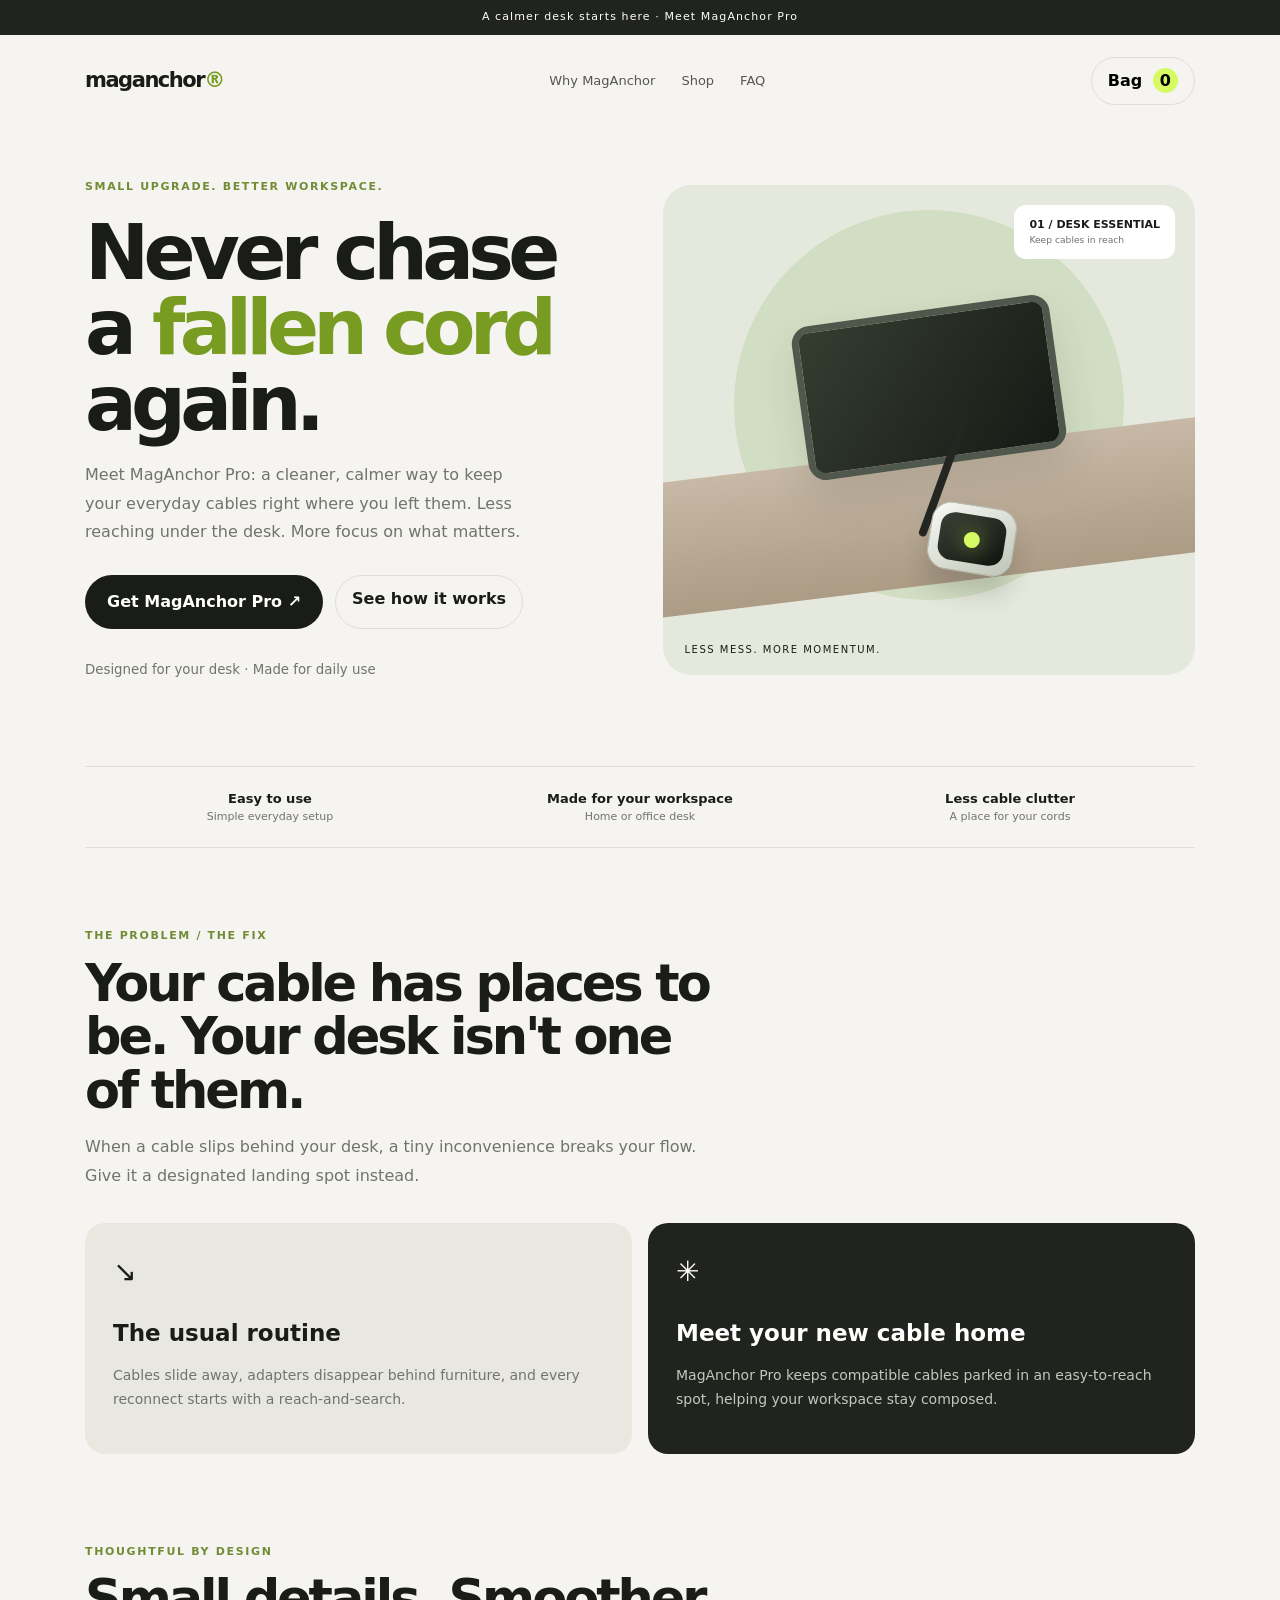
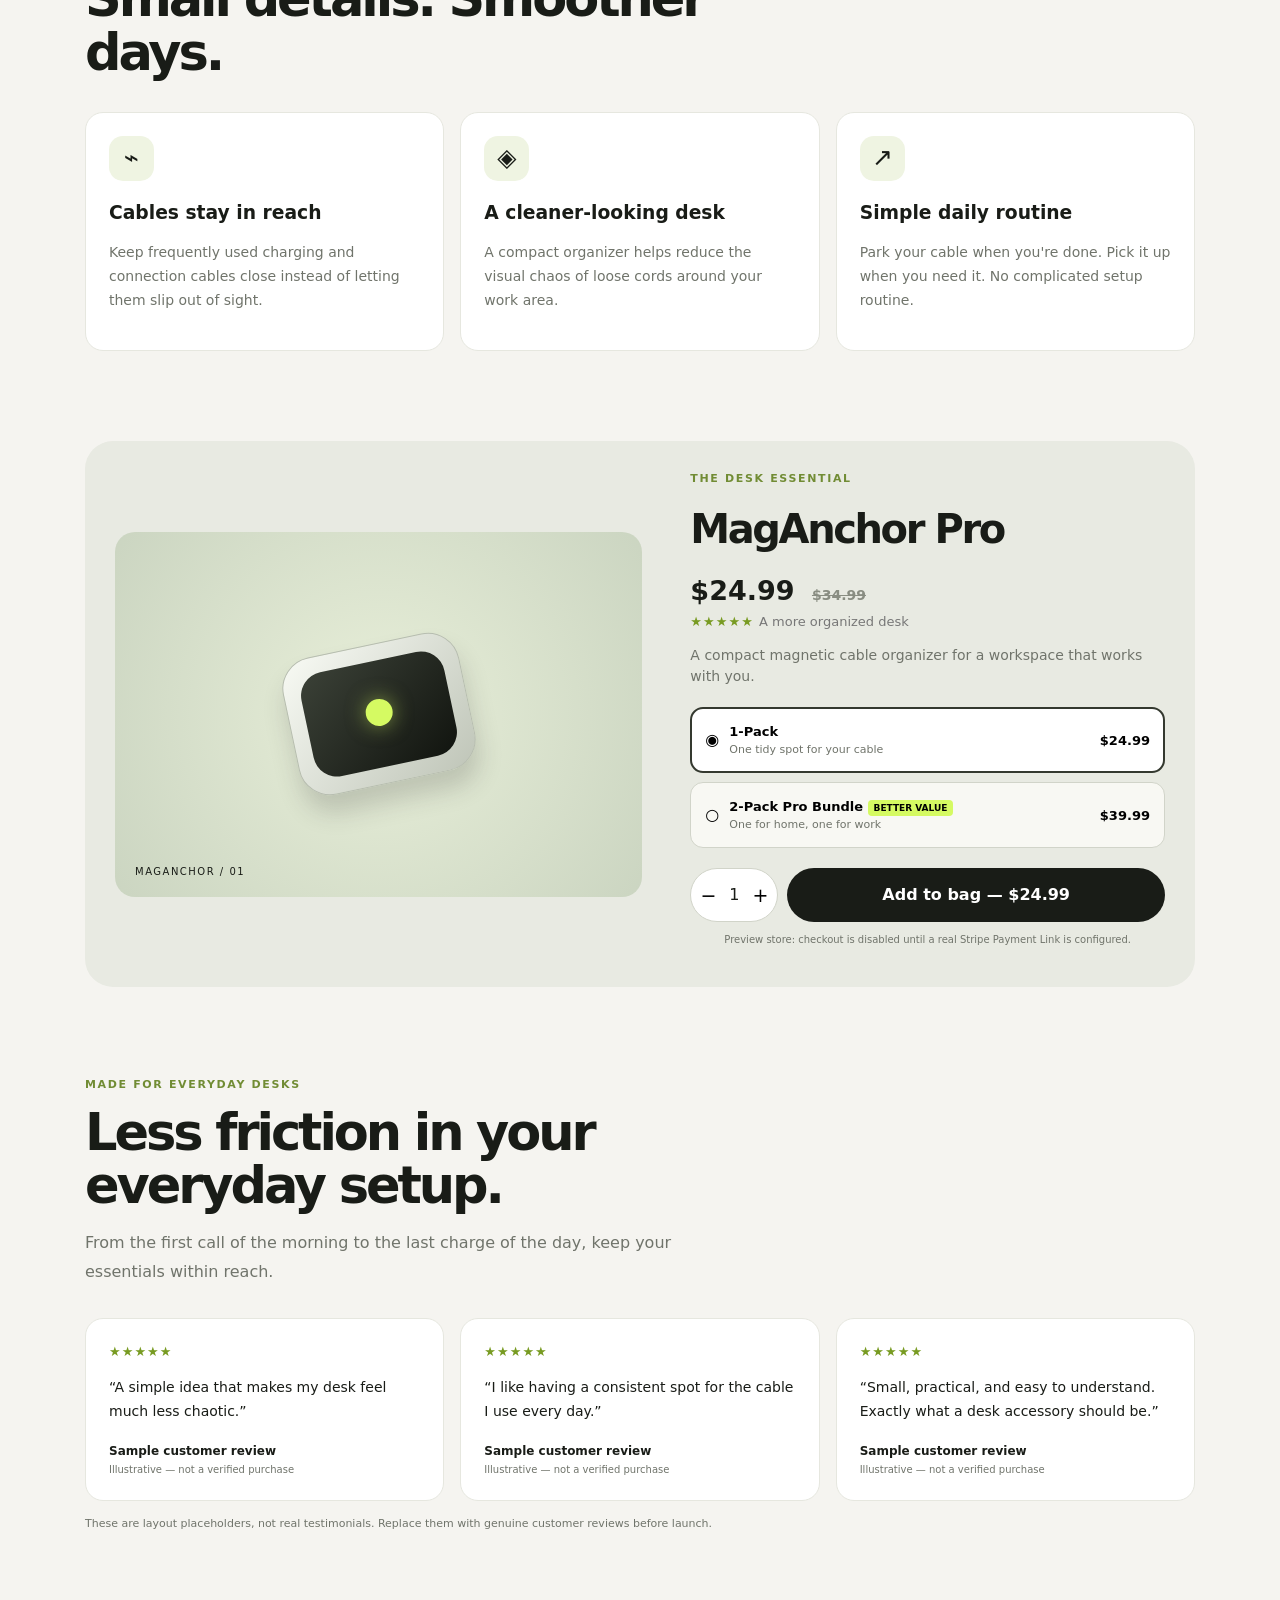
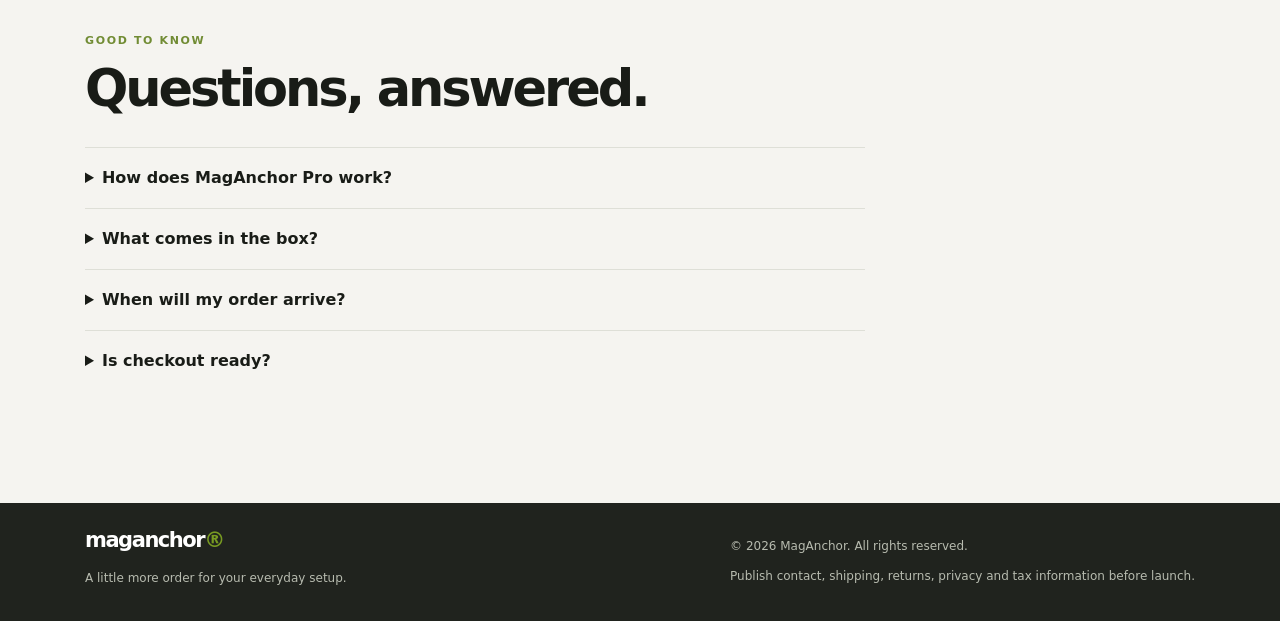
==== index.html @ 5c32f5c5 "Build responsive MagAnchor Pro storefront" ====
<!doctype html><html lang="en"><head><meta charset="utf-8"><meta name="viewport" content="width=device-width,initial-scale=1"><meta name="description" content="Keep your desk cables where you need them with MagAnchor Pro."><title>MagAnchor Pro — Cables, Under Control</title><style>
:root{--bg:#f5f4f0;--ink:#191c17;--muted:#70746b;--line:#dedfd7;--lime:#d5fa62;--dark:#20231e}*{box-sizing:border-box}html{scroll-behavior:smooth}body{margin:0;background:var(--bg);color:var(--ink);font:16px/1.5 Inter,system-ui,sans-serif}button,a{font:inherit}a{color:inherit;text-decoration:none}button{cursor:pointer}.announcement{background:var(--dark);color:white;text-align:center;padding:9px;font-size:11px;letter-spacing:.1em}.nav,.wrap,.footin{max-width:1160px;margin:auto;padding:22px 25px}.nav{display:flex;justify-content:space-between;align-items:center}.brand{font-size:21px;font-weight:900;letter-spacing:-.07em}.brand span,.green{color:#789b22}.links{display:flex;gap:26px;font-size:13px;color:#555}.cartbtn,.secondary{background:transparent;border:1px solid var(--line);border-radius:30px;padding:11px 16px;font-weight:700}.count{background:var(--lime);border-radius:50%;padding:3px 7px;margin-left:5px}.hero{display:grid;grid-template-columns:1fr 1fr;gap:45px;align-items:center;padding-top:30px;padding-bottom:85px}.eyebrow{text-transform:uppercase;font-size:11px;letter-spacing:.15em;font-weight:850;color:#718c34}.hero h1{font-size:clamp(46px,6vw,78px);line-height:.98;letter-spacing:-.075em;margin:20px 0}.hero h1 em{font-style:normal;color:#789b22}.lead{max-width:450px;color:var(--muted);line-height:1.8}.actions{display:flex;gap:12px;flex-wrap:wrap;margin:28px 0}.primary{border:0;border-radius:30px;background:var(--ink);color:white;padding:15px 22px;font-weight:800}.primary:hover{background:#40453a}.visual{height:490px;border-radius:28px;background:#e5e9dd;position:relative;overflow:hidden;display:grid;place-items:center}.orb{position:absolute;width:390px;height:390px;background:#d2dec3;border-radius:50%;top:25px}.monitor{position:absolute;z-index:1;top:125px;width:260px;height:155px;border:7px solid #50574c;border-radius:18px;background:linear-gradient(130deg,#353d31,#161a15);transform:rotate(-8deg);box-shadow:0 20px 40px #3332}.desk{position:absolute;bottom:90px;left:-10%;right:-10%;height:135px;background:linear-gradient(#c7b9a6,#ac9b85);transform:skewY(-7deg)}.cable{position:absolute;z-index:2;top:230px;left:52%;height:125px;width:8px;border-radius:10px;background:#242622;transform:rotate(20deg)}.anchor{position:absolute;z-index:3;width:86px;height:68px;left:50%;top:320px;border-radius:20px;background:linear-gradient(140deg,#f8faf4,#bfc5b8);border:1px solid #b7bdb0;box-shadow:0 18px 24px #3333;transform:rotate(9deg)}.anchor:before{content:"";position:absolute;inset:9px;border-radius:14px;background:linear-gradient(140deg,#3b4137,#11140f)}.anchor:after{content:"";position:absolute;width:16px;height:16px;top:26px;left:34px;border-radius:50%;background:var(--lime);box-shadow:0 0 20px #d5fa6280}.tag{position:absolute;z-index:4;right:20px;top:20px;background:#fff;padding:12px 15px;border-radius:12px;font-size:11px;font-weight:800}.tag small{display:block;color:var(--muted);font-weight:500}.caption{position:absolute;bottom:18px;left:22px;font-size:10px;letter-spacing:.15em;z-index:4}.trust{display:grid;grid-template-columns:repeat(3,1fr);text-align:center;padding:22px 0;margin-bottom:80px;border-block:1px solid var(--line)}.trust strong,.trust span{display:block}.trust strong{font-size:13px}.trust span{font-size:11px;color:var(--muted)}section{padding-bottom:90px}.head{max-width:640px;margin-bottom:32px}.head h2{font-size:clamp(32px,4vw,51px);letter-spacing:-.06em;line-height:1.05;margin:12px 0}.head p{color:var(--muted);line-height:1.8}.compare,.features,.reviews{display:grid;grid-template-columns:repeat(2,1fr);gap:16px}.compare article{padding:28px;border-radius:20px;background:#e8e8e1;min-height:220px}.compare .good{background:var(--dark);color:white}.compare h3{font-size:23px;margin-bottom:5px}.compare p,.feature p{color:var(--muted);font-size:14px;line-height:1.7}.compare .good p{color:#c4c8bc}.features,.reviews{grid-template-columns:repeat(3,1fr)}.feature,.review{background:#fff;border:1px solid #e6e7df;border-radius:18px;padding:23px}.ico{font-size:25px;background:#eff4e2;width:45px;height:45px;border-radius:14px;display:grid;place-items:center}.feature h3{margin-bottom:0}.buygrid{display:grid;grid-template-columns:1fr .9fr;gap:48px;align-items:center;padding:30px;border-radius:28px;background:#e8eae2}.productart{height:365px;border-radius:20px;background:radial-gradient(circle,#e8efd9,#cbd5c1);display:grid;place-items:center;position:relative;overflow:hidden}.productart .anchor{position:relative;top:auto;left:auto;width:180px;height:140px;border-radius:32px;transform:rotate(-12deg)}.productart .anchor:before{inset:16px;border-radius:24px}.productart .anchor:after{width:27px;height:27px;top:54px;left:76px}.productart:after{content:"MAGANCHOR / 01";position:absolute;bottom:18px;left:20px;font-size:10px;letter-spacing:.15em}.buybox h2{font-size:40px;letter-spacing:-.06em;margin:12px 0}.price{font-size:27px;font-weight:850}.old{font-size:14px;text-decoration:line-through;color:#898d82;margin-left:8px}.stars{color:#789b22;letter-spacing:.08em;font-size:13px}.buybox>p{color:var(--muted);font-size:14px}.options{display:grid;gap:9px;margin:20px 0}.option{display:flex;align-items:center;gap:10px;width:100%;text-align:left;background:#f8f8f3;border:1px solid #d1d4c9;border-radius:13px;padding:14px}.option.selected{border:2px solid #34392f;padding:13px;background:white}.option .opmain{flex:1}.opmain strong,.opmain small{display:block}.opmain strong{font-size:13px}.opmain small{font-size:11px;color:var(--muted)}.opprice{font-weight:800;font-size:13px}.pill{font-size:9px;background:var(--lime);padding:3px 6px;border-radius:4px}.controls{display:flex;gap:9px}.qty{display:flex;align-items:center;border:1px solid #d1d4c9;border-radius:30px;background:white}.qty button{border:0;background:transparent;width:34px;font-size:19px}.qty span{min-width:18px;text-align:center}.controls .primary{flex:1}.note{text-align:center;font-size:10px!important}.review p{font-size:14px;line-height:1.7}.review strong{font-size:12px}.review small{display:block;font-size:10px;color:var(--muted)}.review-note{font-size:11px;color:var(--muted);margin-top:15px}.faq{max-width:780px}.faq details{padding:18px 0;border-top:1px solid var(--line)}.faq summary{font-weight:750;cursor:pointer}.faq details p{color:var(--muted);font-size:14px;max-width:650px}.footer{background:var(--dark);color:white}.footin{display:flex;justify-content:space-between;gap:20px;flex-wrap:wrap}.footin p{color:#b7bbaf;font-size:12px}.overlay{position:fixed;inset:0;background:#10120e80;z-index:20;opacity:0;pointer-events:none;transition:.25s}.overlay.open{opacity:1;pointer-events:auto}.drawer{position:fixed;z-index:21;right:0;top:0;bottom:0;width:min(430px,100%);background:var(--bg);padding:24px;transform:translateX(102%);transition:.28s;display:flex;flex-direction:column}.drawer.open{transform:none}.dhead{display:flex;justify-content:space-between;align-items:center;border-bottom:1px solid var(--line);padding-bottom:15px}.dhead h2{margin:0}.close{border:1px solid var(--line);background:none;border-radius:50%;width:36px;height:36px;font-size:20px}.items{overflow:auto;flex:1}.item{display:grid;grid-template-columns:60px 1fr auto;gap:12px;padding:16px 0;border-bottom:1px solid var(--line)}.mini{display:grid;place-items:center;background:#e0e8d4;border-radius:12px;font-size:24px}.item h3{font-size:12px;margin:0}.item p{font-size:11px;color:var(--muted);margin:5px 0}.item strong{font-size:12px}.itemactions{display:flex;align-items:center;gap:6px}.itemactions button{border:1px solid var(--line);background:white;border-radius:7px;width:25px;height:25px}.itemactions .remove{width:auto;border:0;background:none;text-decoration:underline;font-size:10px}.total{border-top:1px solid var(--line);padding-top:18px}.subtotal{display:flex;justify-content:space-between;font-weight:850}.total p{font-size:11px;color:var(--muted)}.checkout{width:100%;margin-top:10px}.empty{text-align:center;margin:auto;color:var(--muted)}.toast{position:fixed;bottom:20px;left:50%;transform:translate(-50%,20px);background:var(--dark);color:white;padding:12px 18px;border-radius:30px;z-index:30;opacity:0;pointer-events:none;transition:.2s;font-size:12px}.toast.show{opacity:1;transform:translate(-50%,0)}.mobilebuy{display:none}
@media(max-width:760px){.nav,.wrap,.footin{padding-left:18px;padding-right:18px}.links{display:none}.hero{grid-template-columns:1fr;gap:25px;padding-bottom:50px}.hero h1{font-size:clamp(48px,13vw,70px)}.visual{height:390px}.orb{width:320px;height:320px}.monitor{width:225px;height:130px;top:100px}.cable{top:200px}.anchor{top:275px}.trust{margin-bottom:60px}.trust strong{font-size:11px}.trust span{font-size:9px}.compare,.buygrid{grid-template-columns:1fr}.features,.reviews{grid-template-columns:1fr}.buygrid{padding:15px;gap:25px}.productart{height:280px}.buybox{padding:0 4px 12px}.buybox h2{font-size:35px}section{padding-bottom:65px}.mobilebuy{position:fixed;display:flex;bottom:0;left:0;right:0;z-index:10;justify-content:space-between;align-items:center;padding:9px 15px;background:#f5f4f0ed;border-top:1px solid var(--line);backdrop-filter:blur(10px)}.mobilebuy strong,.mobilebuy small{display:block}.mobilebuy strong{font-size:13px}.mobilebuy small{font-size:10px;color:var(--muted)}.mobilebuy .primary{font-size:12px;padding:12px 16px}}
</style></head><body><div class="announcement">A calmer desk starts here · Meet MagAnchor Pro</div><header class="nav"><a class="brand" href="#">maganchor<span>®</span></a><nav class="links"><a href="#benefits">Why MagAnchor</a><a href="#product">Shop</a><a href="#faq">FAQ</a></nav><button class="cartbtn" id="open">Bag <span class="count" id="count">0</span></button></header><main class="wrap">
<section class="hero"><div><div class="eyebrow">Small upgrade. Better workspace.</div><h1>Never chase a <em>fallen cord</em> again.</h1><p class="lead">Meet MagAnchor Pro: a cleaner, calmer way to keep your everyday cables right where you left them. Less reaching under the desk. More focus on what matters.</p><div class="actions"><a class="primary" href="#product">Get MagAnchor Pro ↗</a><a class="secondary" href="#benefits">See how it works</a></div><small style="color:var(--muted)">Designed for your desk · Made for daily use</small></div><div class="visual" role="img" aria-label="Stylized illustration of a magnetic cable organizer on a desk"><div class="orb"></div><div class="tag">01 / DESK ESSENTIAL<small>Keep cables in reach</small></div><div class="monitor"></div><div class="desk"></div><div class="cable"></div><div class="anchor"></div><div class="caption">LESS MESS. MORE MOMENTUM.</div></div></section>
<div class="trust"><div><strong>Easy to use</strong><span>Simple everyday setup</span></div><div><strong>Made for your workspace</strong><span>Home or office desk</span></div><div><strong>Less cable clutter</strong><span>A place for your cords</span></div></div>
<section id="benefits"><div class="head"><div class="eyebrow">The problem / the fix</div><h2>Your cable has places to be. Your desk isn't one of them.</h2><p>When a cable slips behind your desk, a tiny inconvenience breaks your flow. Give it a designated landing spot instead.</p></div><div class="compare"><article><div style="font-size:28px">↘</div><h3>The usual routine</h3><p>Cables slide away, adapters disappear behind furniture, and every reconnect starts with a reach-and-search.</p></article><article class="good"><div style="font-size:28px">✳</div><h3>Meet your new cable home</h3><p>MagAnchor Pro keeps compatible cables parked in an easy-to-reach spot, helping your workspace stay composed.</p></article></div></section>
<section><div class="head"><div class="eyebrow">Thoughtful by design</div><h2>Small details. Smoother days.</h2></div><div class="features"><article class="feature"><div class="ico">⌁</div><h3>Cables stay in reach</h3><p>Keep frequently used charging and connection cables close instead of letting them slip out of sight.</p></article><article class="feature"><div class="ico">◈</div><h3>A cleaner-looking desk</h3><p>A compact organizer helps reduce the visual chaos of loose cords around your work area.</p></article><article class="feature"><div class="ico">↗</div><h3>Simple daily routine</h3><p>Park your cable when you're done. Pick it up when you need it. No complicated setup routine.</p></article></div></section>
<section id="product"><div class="buygrid"><div class="productart" role="img" aria-label="Stylized MagAnchor Pro product illustration"><div class="anchor"></div></div><div class="buybox"><div class="eyebrow">The desk essential</div><h2>MagAnchor Pro</h2><div class="price" id="price">$24.99 <span class="old">$34.99</span></div><div class="stars">★★★★★ <span style="color:#777;letter-spacing:0">A more organized desk</span></div><p>A compact magnetic cable organizer for a workspace that works with you.</p><div class="options" role="group" aria-label="Choose bundle"><button class="option selected" data-pack="1" aria-pressed="true"><span>◉</span><span class="opmain"><strong>1-Pack</strong><small>One tidy spot for your cable</small></span><span class="opprice">$24.99</span></button><button class="option" data-pack="2" aria-pressed="false"><span>○</span><span class="opmain"><strong>2-Pack Pro Bundle <span class="pill">BETTER VALUE</span></strong><small>One for home, one for work</small></span><span class="opprice">$39.99</span></button></div><div class="controls"><div class="qty"><button id="minus" aria-label="Decrease quantity">−</button><span id="qty">1</span><button id="plus" aria-label="Increase quantity">+</button></div><button class="primary" id="add">Add to bag — $24.99</button></div><p class="note">Preview store: checkout is disabled until a real Stripe Payment Link is configured.</p></div></div></section>
<section><div class="head"><div class="eyebrow">Made for everyday desks</div><h2>Less friction in your everyday setup.</h2><p>From the first call of the morning to the last charge of the day, keep your essentials within reach.</p></div><div class="reviews"><article class="review"><div class="stars">★★★★★</div><p>“A simple idea that makes my desk feel much less chaotic.”</p><strong>Sample customer review</strong><small>Illustrative — not a verified purchase</small></article><article class="review"><div class="stars">★★★★★</div><p>“I like having a consistent spot for the cable I use every day.”</p><strong>Sample customer review</strong><small>Illustrative — not a verified purchase</small></article><article class="review"><div class="stars">★★★★★</div><p>“Small, practical, and easy to understand. Exactly what a desk accessory should be.”</p><strong>Sample customer review</strong><small>Illustrative — not a verified purchase</small></article></div><p class="review-note">These are layout placeholders, not real testimonials. Replace them with genuine customer reviews before launch.</p></section>
<section id="faq"><div class="head"><div class="eyebrow">Good to know</div><h2>Questions, answered.</h2></div><div class="faq"><details><summary>How does MagAnchor Pro work?</summary><p>It is designed to keep compatible cables parked at a convenient spot on your desk. Confirm exact magnetic compatibility and specifications with your supplier.</p></details><details><summary>What comes in the box?</summary><p>Confirm package contents against the chosen supplier listing before launch. The bundle selector changes the number of packs in your bag.</p></details><details><summary>When will my order arrive?</summary><p>Delivery timing depends on fulfillment route and destination. Publish a clear estimate once supplier shipping options are confirmed.</p></details><details><summary>Is checkout ready?</summary><p>Not yet. The local shopping bag works, but payments are disabled until a real Stripe Payment Link is configured. Do not submit payment information on this preview.</p></details></div></section></main><footer class="footer"><div class="footin"><div><a class="brand" href="#">maganchor<span>®</span></a><p>A little more order for your everyday setup.</p></div><div><p>© <span id="year"></span> MagAnchor. All rights reserved.</p><p>Publish contact, shipping, returns, privacy and tax information before launch.</p></div></div></footer><div class="mobilebuy"><div><strong>$24.99</strong><small>MagAnchor Pro · 1-Pack</small></div><button class="primary" id="mobileadd">Add to bag ↗</button></div>
<div class="overlay" id="overlay"></div><aside class="drawer" id="drawer" aria-label="Shopping bag" aria-hidden="true"><div class="dhead"><h2>Your bag <span id="dcount">(0)</span></h2><button class="close" id="close" aria-label="Close bag">×</button></div><div class="items" id="items"></div><div class="total"><div class="subtotal"><span>Subtotal</span><span id="subtotal">$0.00</span></div><p>Shipping and taxes are confirmed at checkout. Checkout is disabled in preview mode.</p><button class="primary checkout" id="checkout">Proceed to secure checkout ↗</button><button class="secondary" id="continue" style="width:100%;margin-top:9px">Continue shopping</button></div></aside><div class="toast" id="toast" role="status" aria-live="polite"></div>
<script>(()=>{'use strict';const PRODUCTS={1:{name:'MagAnchor Pro · 1-Pack',price:24.99},2:{name:'MagAnchor Pro · 2-Pack Pro Bundle',price:39.99}};const CHECKOUT_URL='https://buy.stripe.com/REPLACE_WITH_YOUR_PAYMENT_LINK';let pack=1,qty=1,cart=[];const $=id=>document.getElementById(id),money=n=>'$'+n.toFixed(2);try{let s=JSON.parse(localStorage.getItem('maganchor-cart')||'[]');if(Array.isArray(s))cart=s.filter(x=>PRODUCTS[x.pack]&&Number.isInteger(x.qty)&&x.qty>0)}catch{}function save(){try{localStorage.setItem('maganchor-cart',JSON.stringify(cart))}catch{}render()}function toast(t){$('toast').textContent=t;$('toast').classList.add('show');clearTimeout(toast.timer);toast.timer=setTimeout(()=>$('toast').classList.remove('show'),2300)}function open(){ $('overlay').classList.add('open');$('drawer').classList.add('open');$('drawer').setAttribute('aria-hidden','false');document.body.style.overflow='hidden'}function close(){ $('overlay').classList.remove('open');$('drawer').classList.remove('open');$('drawer').setAttribute('aria-hidden','true');document.body.style.overflow=''}function render(){let n=cart.reduce((a,x)=>a+x.qty,0);$('count').textContent=n;$('dcount').textContent='('+n+')';$('items').innerHTML='';if(!cart.length)$('items').innerHTML='<div class="empty"><div style="font-size:40px">⌁</div><strong>Your bag is empty.</strong><p>Add MagAnchor Pro to get started.</p></div>';cart.forEach(it=>{let p=PRODUCTS[it.pack],el=document.createElement('div');el.className='item';el.innerHTML='<div class="mini">◈</div><div><h3></h3><p>'+money(p.price)+' each</p><div class="itemactions"><button data-a="minus" aria-label="Decrease quantity">−</button><span>'+it.qty+'</span><button data-a="plus" aria-label="Increase quantity">+</button><button class="remove" data-a="remove">Remove</button></div></div><strong>'+money(p.price*it.qty)+'</strong>';el.querySelector('h3').textContent=p.name;el.querySelectorAll('button').forEach(b=>b.onclick=()=>{if(b.dataset.a==='remove')cart=cart.filter(x=>x.pack!==it.pack);if(b.dataset.a==='minus'){it.qty--;if(it.qty<1)cart=cart.filter(x=>x.pack!==it.pack)}if(b.dataset.a==='plus')it.qty++;save()});$('items').appendChild(el)});$('subtotal').textContent=money(cart.reduce((a,x)=>a+PRODUCTS[x.pack].price*x.qty,0))}function update(){ $('qty').textContent=qty;$('add').textContent='Add to bag — '+money(PRODUCTS[pack].price*qty)}function choose(n){pack=n;document.querySelectorAll('.option').forEach(b=>{let yes=Number(b.dataset.pack)===n;b.classList.toggle('selected',yes);b.setAttribute('aria-pressed',String(yes));b.firstElementChild.textContent=yes?'◉':'○'});$('price').innerHTML=money(PRODUCTS[n].price)+' <span class="old">'+(n===1?'$34.99':'$49.99')+'</span>';update()}function add(){let f=cart.find(x=>x.pack===pack);if(f)f.qty+=qty;else cart.push({pack,qty});save();toast('Added to your bag');open()}document.querySelectorAll('.option').forEach(b=>b.onclick=()=>choose(Number(b.dataset.pack)));$('minus').onclick=()=>{qty=Math.max(1,qty-1);update()};$('plus').onclick=()=>{qty=Math.min(99,qty+1);update()};$('add').onclick=add;$('mobileadd').onclick=add;$('open').onclick=open;$('close').onclick=close;$('continue').onclick=close;$('overlay').onclick=close;document.addEventListener('keydown',e=>{if(e.key==='Escape')close()});$('checkout').onclick=()=>{if(!cart.length){toast('Your bag is empty');return}if(CHECKOUT_URL.includes('REPLACE_WITH_YOUR_PAYMENT_LINK')){toast('Checkout not configured. Add your Stripe Payment Link first.');return}if(!CHECKOUT_URL.startsWith('https://buy.stripe.com/')){toast('Configure a valid Stripe Payment Link.');return}location.href=CHECKOUT_URL};$('year').textContent=new Date().getFullYear();choose(1);render()})();</script></body></html>
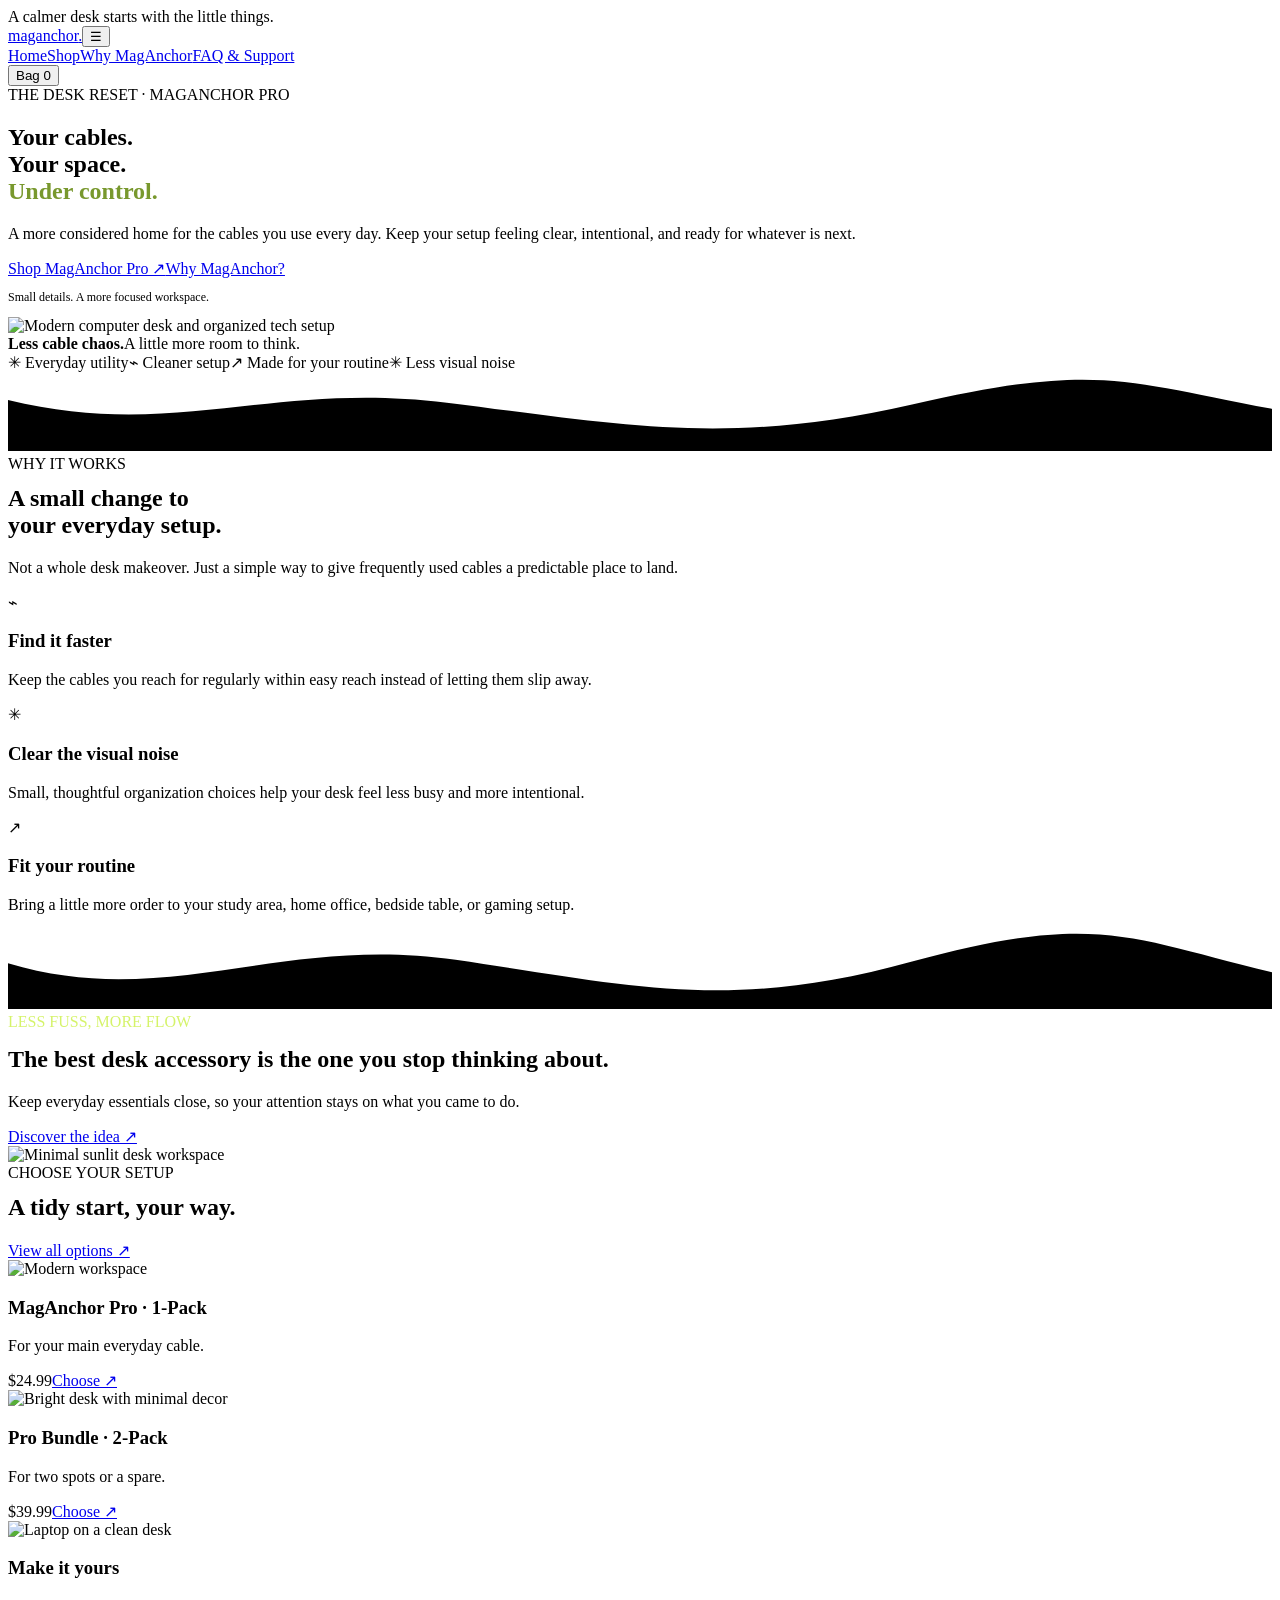
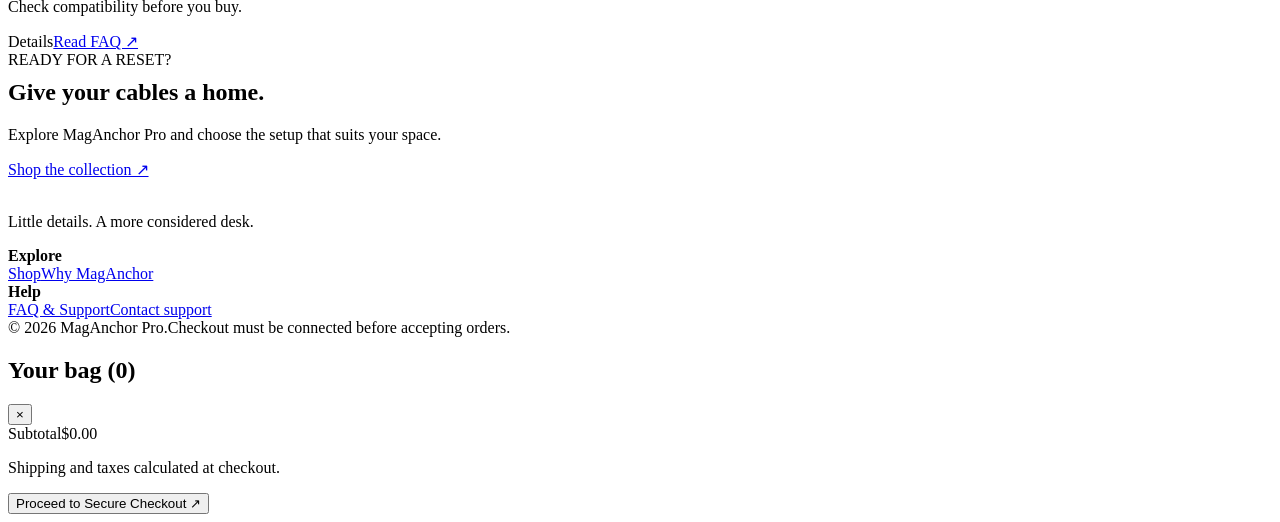
==== commit 0dfe7db5: "Restructure MagAnchor storefront into multi-page home" ====
--- a/index.html
+++ b/index.html
@@ -1,13 +1 @@
-<!doctype html><html lang="en"><head><meta charset="utf-8"><meta name="viewport" content="width=device-width,initial-scale=1"><meta name="description" content="Keep your desk cables where you need them with MagAnchor Pro."><title>MagAnchor Pro — Cables, Under Control</title><style>
-:root{--bg:#f5f4f0;--ink:#191c17;--muted:#70746b;--line:#dedfd7;--lime:#d5fa62;--dark:#20231e}*{box-sizing:border-box}html{scroll-behavior:smooth}body{margin:0;background:var(--bg);color:var(--ink);font:16px/1.5 Inter,system-ui,sans-serif}button,a{font:inherit}a{color:inherit;text-decoration:none}button{cursor:pointer}.announcement{background:var(--dark);color:white;text-align:center;padding:9px;font-size:11px;letter-spacing:.1em}.nav,.wrap,.footin{max-width:1160px;margin:auto;padding:22px 25px}.nav{display:flex;justify-content:space-between;align-items:center}.brand{font-size:21px;font-weight:900;letter-spacing:-.07em}.brand span,.green{color:#789b22}.links{display:flex;gap:26px;font-size:13px;color:#555}.cartbtn,.secondary{background:transparent;border:1px solid var(--line);border-radius:30px;padding:11px 16px;font-weight:700}.count{background:var(--lime);border-radius:50%;padding:3px 7px;margin-left:5px}.hero{display:grid;grid-template-columns:1fr 1fr;gap:45px;align-items:center;padding-top:30px;padding-bottom:85px}.eyebrow{text-transform:uppercase;font-size:11px;letter-spacing:.15em;font-weight:850;color:#718c34}.hero h1{font-size:clamp(46px,6vw,78px);line-height:.98;letter-spacing:-.075em;margin:20px 0}.hero h1 em{font-style:normal;color:#789b22}.lead{max-width:450px;color:var(--muted);line-height:1.8}.actions{display:flex;gap:12px;flex-wrap:wrap;margin:28px 0}.primary{border:0;border-radius:30px;background:var(--ink);color:white;padding:15px 22px;font-weight:800}.primary:hover{background:#40453a}.visual{height:490px;border-radius:28px;background:#e5e9dd;position:relative;overflow:hidden;display:grid;place-items:center}.orb{position:absolute;width:390px;height:390px;background:#d2dec3;border-radius:50%;top:25px}.monitor{position:absolute;z-index:1;top:125px;width:260px;height:155px;border:7px solid #50574c;border-radius:18px;background:linear-gradient(130deg,#353d31,#161a15);transform:rotate(-8deg);box-shadow:0 20px 40px #3332}.desk{position:absolute;bottom:90px;left:-10%;right:-10%;height:135px;background:linear-gradient(#c7b9a6,#ac9b85);transform:skewY(-7deg)}.cable{position:absolute;z-index:2;top:230px;left:52%;height:125px;width:8px;border-radius:10px;background:#242622;transform:rotate(20deg)}.anchor{position:absolute;z-index:3;width:86px;height:68px;left:50%;top:320px;border-radius:20px;background:linear-gradient(140deg,#f8faf4,#bfc5b8);border:1px solid #b7bdb0;box-shadow:0 18px 24px #3333;transform:rotate(9deg)}.anchor:before{content:"";position:absolute;inset:9px;border-radius:14px;background:linear-gradient(140deg,#3b4137,#11140f)}.anchor:after{content:"";position:absolute;width:16px;height:16px;top:26px;left:34px;border-radius:50%;background:var(--lime);box-shadow:0 0 20px #d5fa6280}.tag{position:absolute;z-index:4;right:20px;top:20px;background:#fff;padding:12px 15px;border-radius:12px;font-size:11px;font-weight:800}.tag small{display:block;color:var(--muted);font-weight:500}.caption{position:absolute;bottom:18px;left:22px;font-size:10px;letter-spacing:.15em;z-index:4}.trust{display:grid;grid-template-columns:repeat(3,1fr);text-align:center;padding:22px 0;margin-bottom:80px;border-block:1px solid var(--line)}.trust strong,.trust span{display:block}.trust strong{font-size:13px}.trust span{font-size:11px;color:var(--muted)}section{padding-bottom:90px}.head{max-width:640px;margin-bottom:32px}.head h2{font-size:clamp(32px,4vw,51px);letter-spacing:-.06em;line-height:1.05;margin:12px 0}.head p{color:var(--muted);line-height:1.8}.compare,.features,.reviews{display:grid;grid-template-columns:repeat(2,1fr);gap:16px}.compare article{padding:28px;border-radius:20px;background:#e8e8e1;min-height:220px}.compare .good{background:var(--dark);color:white}.compare h3{font-size:23px;margin-bottom:5px}.compare p,.feature p{color:var(--muted);font-size:14px;line-height:1.7}.compare .good p{color:#c4c8bc}.features,.reviews{grid-template-columns:repeat(3,1fr)}.feature,.review{background:#fff;border:1px solid #e6e7df;border-radius:18px;padding:23px}.ico{font-size:25px;background:#eff4e2;width:45px;height:45px;border-radius:14px;display:grid;place-items:center}.feature h3{margin-bottom:0}.buygrid{display:grid;grid-template-columns:1fr .9fr;gap:48px;align-items:center;padding:30px;border-radius:28px;background:#e8eae2}.productart{height:365px;border-radius:20px;background:radial-gradient(circle,#e8efd9,#cbd5c1);display:grid;place-items:center;position:relative;overflow:hidden}.productart .anchor{position:relative;top:auto;left:auto;width:180px;height:140px;border-radius:32px;transform:rotate(-12deg)}.productart .anchor:before{inset:16px;border-radius:24px}.productart .anchor:after{width:27px;height:27px;top:54px;left:76px}.productart:after{content:"MAGANCHOR / 01";position:absolute;bottom:18px;left:20px;font-size:10px;letter-spacing:.15em}.buybox h2{font-size:40px;letter-spacing:-.06em;margin:12px 0}.price{font-size:27px;font-weight:850}.old{font-size:14px;text-decoration:line-through;color:#898d82;margin-left:8px}.stars{color:#789b22;letter-spacing:.08em;font-size:13px}.buybox>p{color:var(--muted);font-size:14px}.options{display:grid;gap:9px;margin:20px 0}.option{display:flex;align-items:center;gap:10px;width:100%;text-align:left;background:#f8f8f3;border:1px solid #d1d4c9;border-radius:13px;padding:14px}.option.selected{border:2px solid #34392f;padding:13px;background:white}.option .opmain{flex:1}.opmain strong,.opmain small{display:block}.opmain strong{font-size:13px}.opmain small{font-size:11px;color:var(--muted)}.opprice{font-weight:800;font-size:13px}.pill{font-size:9px;background:var(--lime);padding:3px 6px;border-radius:4px}.controls{display:flex;gap:9px}.qty{display:flex;align-items:center;border:1px solid #d1d4c9;border-radius:30px;background:white}.qty button{border:0;background:transparent;width:34px;font-size:19px}.qty span{min-width:18px;text-align:center}.controls .primary{flex:1}.note{text-align:center;font-size:10px!important}.review p{font-size:14px;line-height:1.7}.review strong{font-size:12px}.review small{display:block;font-size:10px;color:var(--muted)}.review-note{font-size:11px;color:var(--muted);margin-top:15px}.faq{max-width:780px}.faq details{padding:18px 0;border-top:1px solid var(--line)}.faq summary{font-weight:750;cursor:pointer}.faq details p{color:var(--muted);font-size:14px;max-width:650px}.footer{background:var(--dark);color:white}.footin{display:flex;justify-content:space-between;gap:20px;flex-wrap:wrap}.footin p{color:#b7bbaf;font-size:12px}.overlay{position:fixed;inset:0;background:#10120e80;z-index:20;opacity:0;pointer-events:none;transition:.25s}.overlay.open{opacity:1;pointer-events:auto}.drawer{position:fixed;z-index:21;right:0;top:0;bottom:0;width:min(430px,100%);background:var(--bg);padding:24px;transform:translateX(102%);transition:.28s;display:flex;flex-direction:column}.drawer.open{transform:none}.dhead{display:flex;justify-content:space-between;align-items:center;border-bottom:1px solid var(--line);padding-bottom:15px}.dhead h2{margin:0}.close{border:1px solid var(--line);background:none;border-radius:50%;width:36px;height:36px;font-size:20px}.items{overflow:auto;flex:1}.item{display:grid;grid-template-columns:60px 1fr auto;gap:12px;padding:16px 0;border-bottom:1px solid var(--line)}.mini{display:grid;place-items:center;background:#e0e8d4;border-radius:12px;font-size:24px}.item h3{font-size:12px;margin:0}.item p{font-size:11px;color:var(--muted);margin:5px 0}.item strong{font-size:12px}.itemactions{display:flex;align-items:center;gap:6px}.itemactions button{border:1px solid var(--line);background:white;border-radius:7px;width:25px;height:25px}.itemactions .remove{width:auto;border:0;background:none;text-decoration:underline;font-size:10px}.total{border-top:1px solid var(--line);padding-top:18px}.subtotal{display:flex;justify-content:space-between;font-weight:850}.total p{font-size:11px;color:var(--muted)}.checkout{width:100%;margin-top:10px}.empty{text-align:center;margin:auto;color:var(--muted)}.toast{position:fixed;bottom:20px;left:50%;transform:translate(-50%,20px);background:var(--dark);color:white;padding:12px 18px;border-radius:30px;z-index:30;opacity:0;pointer-events:none;transition:.2s;font-size:12px}.toast.show{opacity:1;transform:translate(-50%,0)}.mobilebuy{display:none}
-@media(max-width:760px){.nav,.wrap,.footin{padding-left:18px;padding-right:18px}.links{display:none}.hero{grid-template-columns:1fr;gap:25px;padding-bottom:50px}.hero h1{font-size:clamp(48px,13vw,70px)}.visual{height:390px}.orb{width:320px;height:320px}.monitor{width:225px;height:130px;top:100px}.cable{top:200px}.anchor{top:275px}.trust{margin-bottom:60px}.trust strong{font-size:11px}.trust span{font-size:9px}.compare,.buygrid{grid-template-columns:1fr}.features,.reviews{grid-template-columns:1fr}.buygrid{padding:15px;gap:25px}.productart{height:280px}.buybox{padding:0 4px 12px}.buybox h2{font-size:35px}section{padding-bottom:65px}.mobilebuy{position:fixed;display:flex;bottom:0;left:0;right:0;z-index:10;justify-content:space-between;align-items:center;padding:9px 15px;background:#f5f4f0ed;border-top:1px solid var(--line);backdrop-filter:blur(10px)}.mobilebuy strong,.mobilebuy small{display:block}.mobilebuy strong{font-size:13px}.mobilebuy small{font-size:10px;color:var(--muted)}.mobilebuy .primary{font-size:12px;padding:12px 16px}}
-</style></head><body><div class="announcement">A calmer desk starts here · Meet MagAnchor Pro</div><header class="nav"><a class="brand" href="#">maganchor<span>®</span></a><nav class="links"><a href="#benefits">Why MagAnchor</a><a href="#product">Shop</a><a href="#faq">FAQ</a></nav><button class="cartbtn" id="open">Bag <span class="count" id="count">0</span></button></header><main class="wrap">
-<section class="hero"><div><div class="eyebrow">Small upgrade. Better workspace.</div><h1>Never chase a <em>fallen cord</em> again.</h1><p class="lead">Meet MagAnchor Pro: a cleaner, calmer way to keep your everyday cables right where you left them. Less reaching under the desk. More focus on what matters.</p><div class="actions"><a class="primary" href="#product">Get MagAnchor Pro ↗</a><a class="secondary" href="#benefits">See how it works</a></div><small style="color:var(--muted)">Designed for your desk · Made for daily use</small></div><div class="visual" role="img" aria-label="Stylized illustration of a magnetic cable organizer on a desk"><div class="orb"></div><div class="tag">01 / DESK ESSENTIAL<small>Keep cables in reach</small></div><div class="monitor"></div><div class="desk"></div><div class="cable"></div><div class="anchor"></div><div class="caption">LESS MESS. MORE MOMENTUM.</div></div></section>
-<div class="trust"><div><strong>Easy to use</strong><span>Simple everyday setup</span></div><div><strong>Made for your workspace</strong><span>Home or office desk</span></div><div><strong>Less cable clutter</strong><span>A place for your cords</span></div></div>
-<section id="benefits"><div class="head"><div class="eyebrow">The problem / the fix</div><h2>Your cable has places to be. Your desk isn't one of them.</h2><p>When a cable slips behind your desk, a tiny inconvenience breaks your flow. Give it a designated landing spot instead.</p></div><div class="compare"><article><div style="font-size:28px">↘</div><h3>The usual routine</h3><p>Cables slide away, adapters disappear behind furniture, and every reconnect starts with a reach-and-search.</p></article><article class="good"><div style="font-size:28px">✳</div><h3>Meet your new cable home</h3><p>MagAnchor Pro keeps compatible cables parked in an easy-to-reach spot, helping your workspace stay composed.</p></article></div></section>
-<section><div class="head"><div class="eyebrow">Thoughtful by design</div><h2>Small details. Smoother days.</h2></div><div class="features"><article class="feature"><div class="ico">⌁</div><h3>Cables stay in reach</h3><p>Keep frequently used charging and connection cables close instead of letting them slip out of sight.</p></article><article class="feature"><div class="ico">◈</div><h3>A cleaner-looking desk</h3><p>A compact organizer helps reduce the visual chaos of loose cords around your work area.</p></article><article class="feature"><div class="ico">↗</div><h3>Simple daily routine</h3><p>Park your cable when you're done. Pick it up when you need it. No complicated setup routine.</p></article></div></section>
-<section id="product"><div class="buygrid"><div class="productart" role="img" aria-label="Stylized MagAnchor Pro product illustration"><div class="anchor"></div></div><div class="buybox"><div class="eyebrow">The desk essential</div><h2>MagAnchor Pro</h2><div class="price" id="price">$24.99 <span class="old">$34.99</span></div><div class="stars">★★★★★ <span style="color:#777;letter-spacing:0">A more organized desk</span></div><p>A compact magnetic cable organizer for a workspace that works with you.</p><div class="options" role="group" aria-label="Choose bundle"><button class="option selected" data-pack="1" aria-pressed="true"><span>◉</span><span class="opmain"><strong>1-Pack</strong><small>One tidy spot for your cable</small></span><span class="opprice">$24.99</span></button><button class="option" data-pack="2" aria-pressed="false"><span>○</span><span class="opmain"><strong>2-Pack Pro Bundle <span class="pill">BETTER VALUE</span></strong><small>One for home, one for work</small></span><span class="opprice">$39.99</span></button></div><div class="controls"><div class="qty"><button id="minus" aria-label="Decrease quantity">−</button><span id="qty">1</span><button id="plus" aria-label="Increase quantity">+</button></div><button class="primary" id="add">Add to bag — $24.99</button></div><p class="note">Preview store: checkout is disabled until a real Stripe Payment Link is configured.</p></div></div></section>
-<section><div class="head"><div class="eyebrow">Made for everyday desks</div><h2>Less friction in your everyday setup.</h2><p>From the first call of the morning to the last charge of the day, keep your essentials within reach.</p></div><div class="reviews"><article class="review"><div class="stars">★★★★★</div><p>“A simple idea that makes my desk feel much less chaotic.”</p><strong>Sample customer review</strong><small>Illustrative — not a verified purchase</small></article><article class="review"><div class="stars">★★★★★</div><p>“I like having a consistent spot for the cable I use every day.”</p><strong>Sample customer review</strong><small>Illustrative — not a verified purchase</small></article><article class="review"><div class="stars">★★★★★</div><p>“Small, practical, and easy to understand. Exactly what a desk accessory should be.”</p><strong>Sample customer review</strong><small>Illustrative — not a verified purchase</small></article></div><p class="review-note">These are layout placeholders, not real testimonials. Replace them with genuine customer reviews before launch.</p></section>
-<section id="faq"><div class="head"><div class="eyebrow">Good to know</div><h2>Questions, answered.</h2></div><div class="faq"><details><summary>How does MagAnchor Pro work?</summary><p>It is designed to keep compatible cables parked at a convenient spot on your desk. Confirm exact magnetic compatibility and specifications with your supplier.</p></details><details><summary>What comes in the box?</summary><p>Confirm package contents against the chosen supplier listing before launch. The bundle selector changes the number of packs in your bag.</p></details><details><summary>When will my order arrive?</summary><p>Delivery timing depends on fulfillment route and destination. Publish a clear estimate once supplier shipping options are confirmed.</p></details><details><summary>Is checkout ready?</summary><p>Not yet. The local shopping bag works, but payments are disabled until a real Stripe Payment Link is configured. Do not submit payment information on this preview.</p></details></div></section></main><footer class="footer"><div class="footin"><div><a class="brand" href="#">maganchor<span>®</span></a><p>A little more order for your everyday setup.</p></div><div><p>© <span id="year"></span> MagAnchor. All rights reserved.</p><p>Publish contact, shipping, returns, privacy and tax information before launch.</p></div></div></footer><div class="mobilebuy"><div><strong>$24.99</strong><small>MagAnchor Pro · 1-Pack</small></div><button class="primary" id="mobileadd">Add to bag ↗</button></div>
-<div class="overlay" id="overlay"></div><aside class="drawer" id="drawer" aria-label="Shopping bag" aria-hidden="true"><div class="dhead"><h2>Your bag <span id="dcount">(0)</span></h2><button class="close" id="close" aria-label="Close bag">×</button></div><div class="items" id="items"></div><div class="total"><div class="subtotal"><span>Subtotal</span><span id="subtotal">$0.00</span></div><p>Shipping and taxes are confirmed at checkout. Checkout is disabled in preview mode.</p><button class="primary checkout" id="checkout">Proceed to secure checkout ↗</button><button class="secondary" id="continue" style="width:100%;margin-top:9px">Continue shopping</button></div></aside><div class="toast" id="toast" role="status" aria-live="polite"></div>
-<script>(()=>{'use strict';const PRODUCTS={1:{name:'MagAnchor Pro · 1-Pack',price:24.99},2:{name:'MagAnchor Pro · 2-Pack Pro Bundle',price:39.99}};const CHECKOUT_URL='https://buy.stripe.com/REPLACE_WITH_YOUR_PAYMENT_LINK';let pack=1,qty=1,cart=[];const $=id=>document.getElementById(id),money=n=>'$'+n.toFixed(2);try{let s=JSON.parse(localStorage.getItem('maganchor-cart')||'[]');if(Array.isArray(s))cart=s.filter(x=>PRODUCTS[x.pack]&&Number.isInteger(x.qty)&&x.qty>0)}catch{}function save(){try{localStorage.setItem('maganchor-cart',JSON.stringify(cart))}catch{}render()}function toast(t){$('toast').textContent=t;$('toast').classList.add('show');clearTimeout(toast.timer);toast.timer=setTimeout(()=>$('toast').classList.remove('show'),2300)}function open(){ $('overlay').classList.add('open');$('drawer').classList.add('open');$('drawer').setAttribute('aria-hidden','false');document.body.style.overflow='hidden'}function close(){ $('overlay').classList.remove('open');$('drawer').classList.remove('open');$('drawer').setAttribute('aria-hidden','true');document.body.style.overflow=''}function render(){let n=cart.reduce((a,x)=>a+x.qty,0);$('count').textContent=n;$('dcount').textContent='('+n+')';$('items').innerHTML='';if(!cart.length)$('items').innerHTML='<div class="empty"><div style="font-size:40px">⌁</div><strong>Your bag is empty.</strong><p>Add MagAnchor Pro to get started.</p></div>';cart.forEach(it=>{let p=PRODUCTS[it.pack],el=document.createElement('div');el.className='item';el.innerHTML='<div class="mini">◈</div><div><h3></h3><p>'+money(p.price)+' each</p><div class="itemactions"><button data-a="minus" aria-label="Decrease quantity">−</button><span>'+it.qty+'</span><button data-a="plus" aria-label="Increase quantity">+</button><button class="remove" data-a="remove">Remove</button></div></div><strong>'+money(p.price*it.qty)+'</strong>';el.querySelector('h3').textContent=p.name;el.querySelectorAll('button').forEach(b=>b.onclick=()=>{if(b.dataset.a==='remove')cart=cart.filter(x=>x.pack!==it.pack);if(b.dataset.a==='minus'){it.qty--;if(it.qty<1)cart=cart.filter(x=>x.pack!==it.pack)}if(b.dataset.a==='plus')it.qty++;save()});$('items').appendChild(el)});$('subtotal').textContent=money(cart.reduce((a,x)=>a+PRODUCTS[x.pack].price*x.qty,0))}function update(){ $('qty').textContent=qty;$('add').textContent='Add to bag — '+money(PRODUCTS[pack].price*qty)}function choose(n){pack=n;document.querySelectorAll('.option').forEach(b=>{let yes=Number(b.dataset.pack)===n;b.classList.toggle('selected',yes);b.setAttribute('aria-pressed',String(yes));b.firstElementChild.textContent=yes?'◉':'○'});$('price').innerHTML=money(PRODUCTS[n].price)+' <span class="old">'+(n===1?'$34.99':'$49.99')+'</span>';update()}function add(){let f=cart.find(x=>x.pack===pack);if(f)f.qty+=qty;else cart.push({pack,qty});save();toast('Added to your bag');open()}document.querySelectorAll('.option').forEach(b=>b.onclick=()=>choose(Number(b.dataset.pack)));$('minus').onclick=()=>{qty=Math.max(1,qty-1);update()};$('plus').onclick=()=>{qty=Math.min(99,qty+1);update()};$('add').onclick=add;$('mobileadd').onclick=add;$('open').onclick=open;$('close').onclick=close;$('continue').onclick=close;$('overlay').onclick=close;document.addEventListener('keydown',e=>{if(e.key==='Escape')close()});$('checkout').onclick=()=>{if(!cart.length){toast('Your bag is empty');return}if(CHECKOUT_URL.includes('REPLACE_WITH_YOUR_PAYMENT_LINK')){toast('Checkout not configured. Add your Stripe Payment Link first.');return}if(!CHECKOUT_URL.startsWith('https://buy.stripe.com/')){toast('Configure a valid Stripe Payment Link.');return}location.href=CHECKOUT_URL};$('year').textContent=new Date().getFullYear();choose(1);render()})();</script></body></html>+<!doctype html><html lang="en"><head><meta charset="utf-8"><meta name="viewport" content="width=device-width,initial-scale=1"><meta name="description" content="Keep everyday cables close and your desk feeling clear with MagAnchor Pro."><title>MagAnchor Pro — A Calmer Desk Starts Here</title><link rel="stylesheet" href="styles.css"><script src="app.js" defer></script></head><body><div class="announcement">A calmer desk starts with the little things.</div><header class="header"><div class="wrap nav"><a class="brand" href="index.html">maganchor<span>.</span></a><button class="menu-toggle" id="menuToggle" aria-label="Open menu" aria-expanded="false">☰</button><nav class="navlinks" id="navLinks"><a href="index.html" aria-current="page">Home</a><a href="shop.html">Shop</a><a href="why.html">Why MagAnchor</a><a href="faq.html">FAQ & Support</a></nav><button class="bag-button" data-open-cart>Bag <span class="count" data-cart-count>0</span></button></div></header><main><section class="hero"><div class="wrap hero-grid"><div class="hero-copy fade-in"><span class="eyebrow">THE DESK RESET · MAGANCHOR PRO</span><h1 class="h1">Your cables.<br>Your space.<br><span style="color:#78982d">Under control.</span></h1><p class="lead">A more considered home for the cables you use every day. Keep your setup feeling clear, intentional, and ready for whatever is next.</p><div class="actions"><a class="btn lime" href="shop.html">Shop MagAnchor Pro ↗</a><a class="text-link" href="why.html">Why MagAnchor?</a></div><p style="font-size:12px;color:var(--muted)">Small details. A more focused workspace.</p></div><div class="hero-photo fade-in"><img src="https://images.unsplash.com/photo-1498050108023-c5249f4df085?auto=format&fit=crop&w=1400&q=90" alt="Modern computer desk and organized tech setup" fetchpriority="high"><div class="photo-tag"><strong>Less cable chaos.</strong>A little more room to think.</div></div></div></section><div class="ticker"><div class="wrap ticker-row"><span>✳ Everyday utility</span><span>⌁ Cleaner setup</span><span>↗ Made for your routine</span><span>✳ Less visual noise</span></div></div><svg class="wave" viewBox="0 0 1440 90" preserveAspectRatio="none" aria-hidden="true"><path d="M0 32C190 78 300 10 500 35S820 85 1030 37 1270 10 1440 42V90H0Z"/></svg><section class="section"><div class="wrap"><div class="section-head fade-in"><div><span class="eyebrow">WHY IT WORKS</span><h2 class="h2" style="margin-top:12px">A small change to<br>your everyday setup.</h2></div><p>Not a whole desk makeover. Just a simple way to give frequently used cables a predictable place to land.</p></div><div class="feature-grid"><article class="feature-card fade-in"><div class="feature-icon">⌁</div><h3 class="h3">Find it faster</h3><p>Keep the cables you reach for regularly within easy reach instead of letting them slip away.</p></article><article class="feature-card fade-in"><div class="feature-icon">✳</div><h3 class="h3">Clear the visual noise</h3><p>Small, thoughtful organization choices help your desk feel less busy and more intentional.</p></article><article class="feature-card fade-in"><div class="feature-icon">↗</div><h3 class="h3">Fit your routine</h3><p>Bring a little more order to your study area, home office, bedside table, or gaming setup.</p></article></div></div></section><svg class="wave dark" viewBox="0 0 1440 90" preserveAspectRatio="none" aria-hidden="true"><path d="M0 38C180 92 310 5 510 34S820 94 1030 36 1280 10 1440 48V90H0Z"/></svg><section class="quote-band"><div class="wrap split"><div class="fade-in"><span class="eyebrow" style="color:#d5f36a">LESS FUSS, MORE FLOW</span><h2 class="h2" style="margin-top:15px">The best desk accessory is the one you stop thinking about.</h2><p>Keep everyday essentials close, so your attention stays on what you came to do.</p><a class="btn lime" href="why.html">Discover the idea ↗</a></div><div class="split-photo fade-in"><img src="https://images.unsplash.com/photo-1497366754035-f200968a6e72?auto=format&fit=crop&w=1100&q=90" alt="Minimal sunlit desk workspace" loading="lazy"></div></div></section><section class="section"><div class="wrap"><div class="section-head"><div><span class="eyebrow">CHOOSE YOUR SETUP</span><h2 class="h2" style="margin-top:12px">A tidy start, your way.</h2></div><a class="text-link" href="shop.html">View all options ↗</a></div><div class="product-cards"><article class="product-card fade-in"><img src="https://images.unsplash.com/photo-1498050108023-c5249f4df085?auto=format&fit=crop&w=900&q=85" alt="Modern workspace" loading="lazy"><div class="card-content"><h3>MagAnchor Pro · 1-Pack</h3><p>For your main everyday cable.</p><div class="card-price"><span>$24.99</span><a class="text-link" href="shop.html">Choose ↗</a></div></div></article><article class="product-card fade-in"><img src="https://images.unsplash.com/photo-1497366754035-f200968a6e72?auto=format&fit=crop&w=900&q=85" alt="Bright desk with minimal decor" loading="lazy"><div class="card-content"><h3>Pro Bundle · 2-Pack</h3><p>For two spots or a spare.</p><div class="card-price"><span>$39.99</span><a class="text-link" href="shop.html">Choose ↗</a></div></div></article><article class="product-card fade-in"><img src="https://images.unsplash.com/photo-1496181133206-80ce9b88a853?auto=format&fit=crop&w=900&q=85" alt="Laptop on a clean desk" loading="lazy"><div class="card-content"><h3>Make it yours</h3><p>Check compatibility before you buy.</p><div class="card-price"><span>Details</span><a class="text-link" href="faq.html">Read FAQ ↗</a></div></div></article></div></div></section><section class="section tight"><div class="wrap cta-panel"><div><span class="eyebrow">READY FOR A RESET?</span><h2 class="h2" style="margin-top:10px">Give your cables a home.</h2><p>Explore MagAnchor Pro and choose the setup that suits your space.</p></div><a class="btn" href="shop.html">Shop the collection ↗</a></div></section></main><footer class="footer"><div class="wrap"><div class="footer-grid"><div><a class="brand" href="index.html" style="color:white">maganchor<span>.</span></a><p>Little details. A more considered desk.</p></div><div><strong>Explore</strong><div class="footer-links"><a href="shop.html">Shop</a><a href="why.html">Why MagAnchor</a></div></div><div><strong>Help</strong><div class="footer-links"><a href="faq.html">FAQ & Support</a><a href="mailto:hello@maganchor.example">Contact support</a></div></div></div><div class="footer-bottom"><span>© 2026 MagAnchor Pro.</span><span>Checkout must be connected before accepting orders.</span></div></div></footer><div class="drawer-backdrop" id="cartBackdrop"></div><aside class="cart-drawer" id="cartDrawer" aria-label="Shopping bag" aria-hidden="true"><div class="drawer-head"><h2>Your bag (<span data-cart-count>0</span>)</h2><button class="icon-button" data-close-cart aria-label="Close bag">×</button></div><div class="drawer-items" id="cartItems"></div><div class="drawer-foot"><div class="subtotal"><span>Subtotal</span><span id="cartSubtotal">$0.00</span></div><p>Shipping and taxes calculated at checkout.</p><button class="btn full" id="checkoutButton">Proceed to Secure Checkout ↗</button><div class="checkout-message" id="checkoutMessage" hidden></div></div></aside></body></html>
